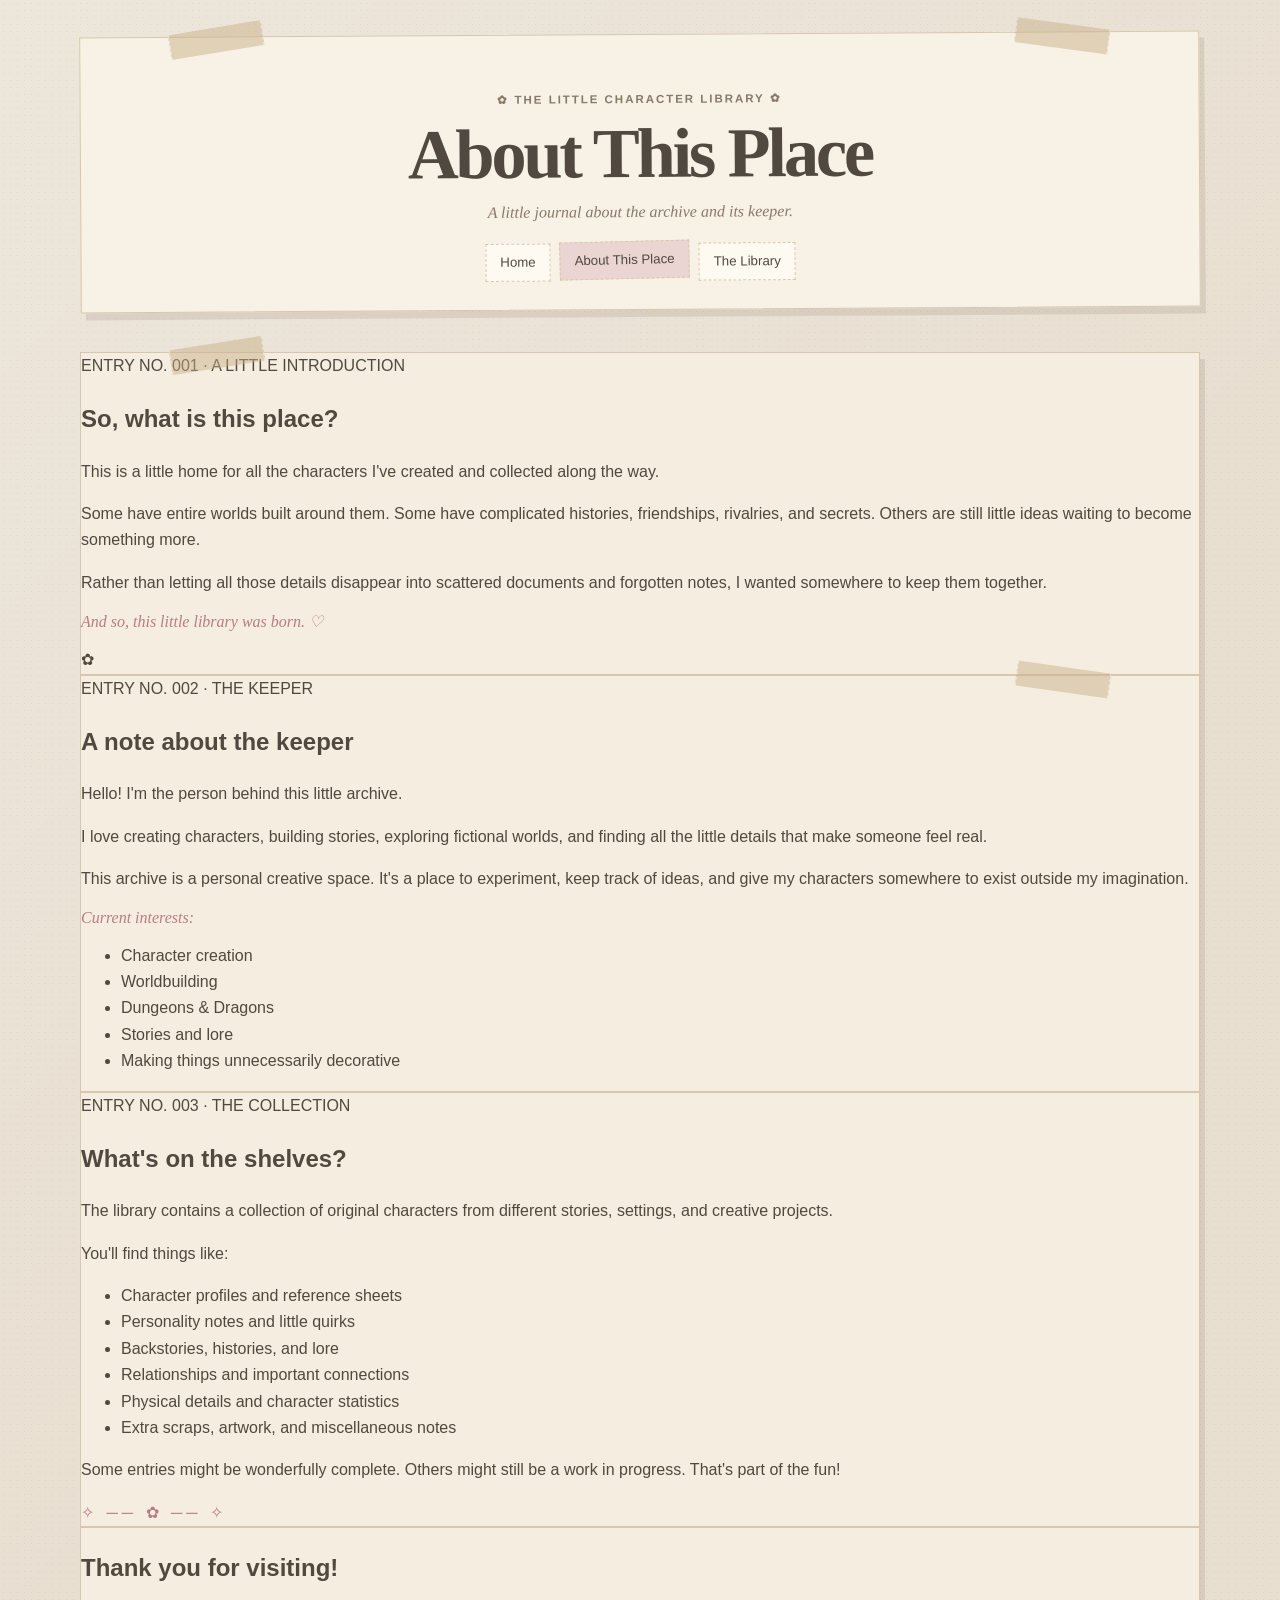
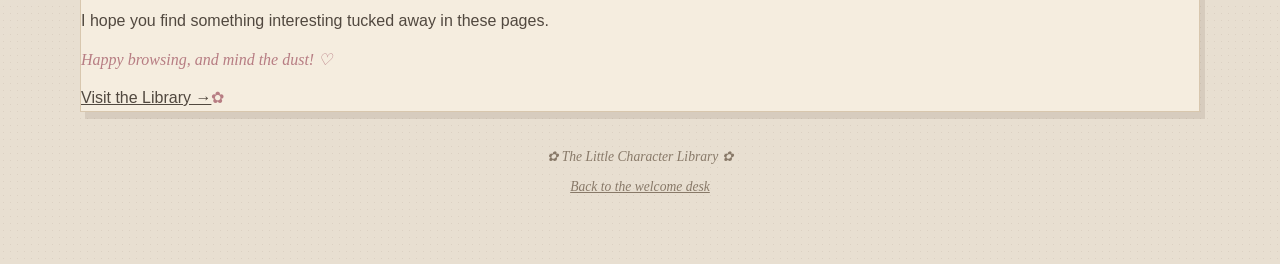
==== about.html @ dd399a99 "Add about.html for character library introduction" ====
<!DOCTYPE html>
<html lang="en">
<head>
  <meta charset="UTF-8">
  <meta name="viewport" content="width=device-width, initial-scale=1.0">
  <title>About This Place | The Little Character Library</title>
  <link rel="stylesheet" href="style.css">
</head>

<body class="about-page">
  <div class="site-wrap">

    <header class="site-header paper-panel">
      <p class="eyebrow">✿ THE LITTLE CHARACTER LIBRARY ✿</p>
      <h1 class="site-title">About This Place</h1>
      <p class="site-subtitle">A little journal about the archive and its keeper.</p>

      <nav class="main-nav" aria-label="Main navigation">
        <a class="nav-link" href="index.html">Home</a>
        <a class="nav-link active" href="about.html">About This Place</a>
        <a class="nav-link" href="library.html">The Library</a>
      </nav>

      <span class="tape tape-top-left" aria-hidden="true"></span>
      <span class="tape tape-top-right" aria-hidden="true"></span>
    </header>

    <main class="journal-layout">

      <section class="journal-page paper-panel">
        <div class="journal-date">ENTRY NO. 001 · A LITTLE INTRODUCTION</div>

        <h2>So, what is this place?</h2>

        <p>
          This is a little home for all the characters I've created and
          collected along the way.
        </p>

        <p>
          Some have entire worlds built around them. Some have complicated
          histories, friendships, rivalries, and secrets. Others are still
          little ideas waiting to become something more.
        </p>

        <p>
          Rather than letting all those details disappear into scattered
          documents and forgotten notes, I wanted somewhere to keep them
          together.
        </p>

        <p class="handwritten">And so, this little library was born. ♡</p>

        <span class="tape tape-top-left" aria-hidden="true"></span>
        <span class="margin-doodle" aria-hidden="true">✿</span>
      </section>

      <section class="journal-page paper-panel">
        <div class="journal-date">ENTRY NO. 002 · THE KEEPER</div>

        <h2>A note about the keeper</h2>

        <p>
          Hello! I'm the person behind this little archive.
        </p>

        <p>
          I love creating characters, building stories, exploring fictional
          worlds, and finding all the little details that make someone feel
          real.
        </p>

        <p>
          This archive is a personal creative space. It's a place to
          experiment, keep track of ideas, and give my characters somewhere
          to exist outside my imagination.
        </p>

        <div class="sticky-note">
          <p class="handwritten">Current interests:</p>
          <ul>
            <li>Character creation</li>
            <li>Worldbuilding</li>
            <li>Dungeons & Dragons</li>
            <li>Stories and lore</li>
            <li>Making things unnecessarily decorative</li>
          </ul>
        </div>

        <span class="tape tape-top-right" aria-hidden="true"></span>
      </section>

      <section class="journal-page paper-panel">
        <div class="journal-date">ENTRY NO. 003 · THE COLLECTION</div>

        <h2>What's on the shelves?</h2>

        <p>
          The library contains a collection of original characters from
          different stories, settings, and creative projects.
        </p>

        <p>You'll find things like:</p>

        <ul class="decorated-list">
          <li>Character profiles and reference sheets</li>
          <li>Personality notes and little quirks</li>
          <li>Backstories, histories, and lore</li>
          <li>Relationships and important connections</li>
          <li>Physical details and character statistics</li>
          <li>Extra scraps, artwork, and miscellaneous notes</li>
        </ul>

        <p>
          Some entries might be wonderfully complete. Others might still
          be a work in progress. That's part of the fun!
        </p>

        <div class="tiny-flourish" aria-hidden="true">✧ ── ✿ ── ✧</div>
      </section>

      <section class="journal-page closing-note paper-panel">
        <h2>Thank you for visiting!</h2>

        <p>
          I hope you find something interesting tucked away in these pages.
        </p>

        <p class="handwritten">Happy browsing, and mind the dust! ♡</p>

        <a class="scrapbook-button" href="library.html">
          Visit the Library →
        </a>

        <span class="doodle closing-flower" aria-hidden="true">✿</span>
      </section>

    </main>

    <footer class="site-footer">
      <p>✿ The Little Character Library ✿</p>
      <p><a href="index.html">Back to the welcome desk</a></p>
    </footer>

  </div>
</body>
</html>
---- style.css ----
/* ==========================================================
   THE LITTLE CHARACTER LIBRARY
   Shared styles for the homepage and every character page.
   Change the global colours here; individual characters can
   override them with their own --accent variables.
   ========================================================== */

:root {
  --ink: #51483f;
  --muted-ink: #887968;
  --paper: #f5eddf;
  --paper-light: #fffaf1;
  --paper-dark: #e9ddca;
  --edge: #d8c7ae;
  --accent: #b77d83;
  --accent-soft: #ead5d2;
  --sage: #a5ad91;
  --shadow: 5px 7px 0 rgba(91, 71, 53, .12);
  --serif: Georgia, "Times New Roman", serif;
  --sans: "Trebuchet MS", Arial, sans-serif;
  --hand: "Segoe Print", "Bradley Hand", cursive;
}

* { box-sizing: border-box; }

html { scroll-behavior: smooth; }

body {
  margin: 0;
  color: var(--ink);
  background-color: #e8dfd1;
  background-image:
    radial-gradient(rgba(117, 94, 69, .10) .7px, transparent .7px),
    linear-gradient(135deg, rgba(255,255,255,.22), transparent 55%);
  background-size: 7px 7px, auto;
  font-family: var(--sans);
  line-height: 1.65;
}

a { color: inherit; }
button, input { font: inherit; }

.site-wrap {
  width: min(1120px, calc(100% - 32px));
  margin: 34px auto;
}

.paper-panel {
  position: relative;
  background: var(--paper);
  border: 1px solid var(--edge);
  box-shadow: var(--shadow);
}

.site-header {
  padding: 55px 24px 28px;
  text-align: center;
  transform: rotate(-.35deg);
  margin-bottom: 42px;
  background-image: linear-gradient(rgba(255,255,255,.22), rgba(255,255,255,.22));
}

.eyebrow, .section-kicker {
  margin: 0;
  color: var(--muted-ink);
  font-size: .72rem;
  font-weight: bold;
  letter-spacing: .17em;
  text-transform: uppercase;
}

.site-title {
  margin: 8px 0 2px;
  font: 700 clamp(2.1rem, 6vw, 4.4rem)/1.05 var(--serif);
  letter-spacing: -.045em;
}

.site-subtitle {
  margin: 12px auto 22px;
  color: var(--muted-ink);
  font: italic 1rem var(--serif);
}

.main-nav {
  display: flex;
  justify-content: center;
  flex-wrap: wrap;
  gap: 9px;
}

.nav-link {
  padding: 7px 14px;
  border: 1px dashed var(--edge);
  background: var(--paper-light);
  text-decoration: none;
  font-size: .83rem;
  transition: transform .2s, background .2s;
}
.nav-link:hover, .nav-link.active {
  background: var(--accent-soft);
  transform: translateY(-2px) rotate(-1deg);
}

.tape {
  position: absolute;
  width: 94px;
  height: 25px;
  background: rgba(198, 174, 133, .48);
  border-left: 1px dashed rgba(255,255,255,.55);
  border-right: 1px dashed rgba(255,255,255,.55);
}
.tape-top-left { top: -10px; left: 8%; transform: rotate(-9deg); }
.tape-top-right { top: -9px; right: 8%; transform: rotate(8deg); }
.doodle { position: absolute; color: var(--accent); pointer-events: none; }
.doodle-flower { right: 8%; bottom: 18%; font-size: 2rem; transform: rotate(13deg); }

.welcome-note {
  max-width: 760px;
  margin: 0 auto 70px;
  padding: 28px clamp(20px, 5vw, 48px);
  transform: rotate(.45deg);
}
.welcome-note h2, .section-heading h2, .little-note p:not(.eyebrow) {
  font-family: var(--serif);
}
.welcome-note h2 { margin: 5px 0 10px; font-size: clamp(1.5rem, 4vw, 2.2rem); }
.welcome-note p { max-width: 650px; }
.handwritten { color: var(--accent); font: italic 1rem var(--hand); }
.paperclip { position: absolute; right: 25px; top: -16px; font-size: 3rem; color: #9a9a91; transform: rotate(18deg); }

.collection-section { margin: 0 auto 60px; }
.section-heading {
  display: flex;
  align-items: center;
  justify-content: space-between;
  margin-bottom: 18px;
}
.section-heading h2 { margin: 2px 0 0; font-size: clamp(1.8rem, 4vw, 2.6rem); }
.shelf-stamp {
  display: grid;
  place-content: center;
  width: 65px;
  height: 65px;
  border: 2px dashed var(--accent);
  border-radius: 50%;
  color: var(--accent);
  text-align: center;
  font: bold .65rem/1.3 var(--serif);
  transform: rotate(12deg);
}

.collection-tools { padding: 18px; margin-bottom: 28px; }
.search-label { display: block; margin-bottom: 6px; font: bold .8rem var(--serif); }
#character-search {
  width: 100%;
  padding: 11px 13px;
  color: var(--ink);
  background: var(--paper-light);
  border: 1px solid var(--edge);
  outline-color: var(--accent);
}
.filter-row { display: flex; flex-wrap: wrap; gap: 8px; margin-top: 13px; }
.filter-button {
  padding: 6px 11px;
  border: 1px solid var(--edge);
  background: #fffaf1;
  color: var(--ink);
  cursor: pointer;
  font-size: .78rem;
}
.filter-button:hover, .filter-button.active {
  background: var(--accent-soft);
  border-color: var(--accent);
}

.book-grid {
  display: grid;
  grid-template-columns: repeat(auto-fit, minmax(215px, 1fr));
  gap: 28px 23px;
}
.book-card {
  position: relative;
  display: block;
  padding: 13px 13px 17px;
  background: var(--paper-light);
  border: 1px solid var(--edge);
  box-shadow: 4px 5px 0 rgba(91, 71, 53, .13);
  text-decoration: none;
  transform: rotate(var(--tilt, -1deg));
  transition: transform .2s, box-shadow .2s;
}
.book-card:nth-child(even) { --tilt: 1.1deg; }
.book-card:nth-child(3n) { --tilt: -.4deg; }
.book-card:hover {
  transform: translateY(-6px) rotate(0);
  box-shadow: 7px 10px 0 rgba(91, 71, 53, .14);
}
.book-cover {
  position: relative;
  display: grid;
  place-items: center;
  min-height: 205px;
  overflow: hidden;
  background: var(--card-paper, #ead8d1);
  border: 1px solid rgba(81,72,63,.14);
}
.book-cover img { width: 100%; height: 205px; object-fit: cover; display: block; }
.book-cover-placeholder {
  padding: 18px;
  color: rgba(81,72,63,.65);
  text-align: center;
  font: italic 1.05rem var(--serif);
}
.book-ribbon {
  position: absolute;
  top: 12px;
  left: -7px;
  padding: 4px 12px;
  color: #fffaf1;
  background: var(--card-accent, #ad777d);
  font-size: .65rem;
  letter-spacing: .08em;
  text-transform: uppercase;
  box-shadow: 2px 2px 0 rgba(0,0,0,.1);
}
.book-card h3 { margin: 13px 0 2px; font: bold 1.35rem var(--serif); }
.book-card .book-subtitle { margin: 0; color: var(--muted-ink); font: italic .85rem var(--serif); }
.book-meta { display: flex; justify-content: space-between; gap: 8px; margin-top: 12px; color: var(--muted-ink); font-size: .68rem; text-transform: uppercase; letter-spacing: .07em; }
.book-card::after {
  content: "✿";
  position: absolute;
  right: 13px;
  bottom: 9px;
  color: var(--card-accent, var(--accent));
  font-size: 1rem;
}
.empty-message { padding: 30px; text-align: center; background: var(--paper); border: 1px dashed var(--edge); }

.little-note {
  max-width: 650px;
  margin: 0 auto 55px;
  padding: 22px;
  text-align: center;
  transform: rotate(-.5deg);
}
.little-note p:not(.eyebrow) { font-size: 1.1rem; }
.tiny-flourish { color: var(--accent); letter-spacing: .25em; }
.site-footer { padding: 22px 10px; color: var(--muted-ink); text-align: center; font: italic .85rem var(--serif); }

/* ---------------- CHARACTER PAGE ---------------- */

.character-page {
  --character-paper: var(--paper);
  --character-light: var(--paper-light);
  --character-accent: var(--accent);
  --character-accent-soft: var(--accent-soft);
  --character-ink: var(--ink);
  --character-muted: var(--muted-ink);
}
.character-shell { width: min(1050px, calc(100% - 30px)); margin: 30px auto; }
.character-topbar { display: flex; justify-content: space-between; align-items: center; gap: 12px; margin-bottom: 18px; }
.back-link { color: var(--character-muted); text-decoration: none; font-size: .83rem; }
.back-link:hover { color: var(--character-accent); }
.character-number { color: var(--character-muted); font-size: .7rem; letter-spacing: .14em; text-transform: uppercase; }
.character-cover {
  position: relative;
  display: grid;
  grid-template-columns: minmax(190px, .8fr) 1.2fr;
  gap: 28px;
  padding: clamp(20px, 4vw, 42px);
  background: var(--character-paper);
  border: 1px solid var(--edge);
  box-shadow: var(--shadow);
  transform: rotate(-.25deg);
}
.headshot-frame {
  position: relative;
  align-self: center;
  padding: 10px;
  background: var(--character-light);
  border: 1px solid var(--edge);
  box-shadow: 4px 5px 0 rgba(91,71,53,.12);
  transform: rotate(-2deg);
}
.headshot-frame img { display: block; width: 100%; aspect-ratio: 4/5; object-fit: cover; background: var(--paper-dark); }
.image-placeholder {
  display: grid;
  place-items: center;
  min-height: 220px;
  padding: 15px;
  background: var(--paper-dark);
  color: var(--muted-ink);
  text-align: center;
  font: italic .9rem var(--serif);
}
.cover-copy { align-self: center; }
.cover-copy h1 { margin: 5px 0; font: bold clamp(2.4rem, 6vw, 4.8rem)/1 var(--serif); letter-spacing: -.05em; }
.character-quote { color: var(--character-accent); font: italic 1.1rem var(--serif); }
.cover-intro { max-width: 560px; }
.washi-strip { display: inline-block; padding: 4px 14px; margin: 8px 0; color: var(--character-muted); background: var(--character-accent-soft); font-size: .7rem; letter-spacing: .12em; text-transform: uppercase; transform: rotate(-2deg); }
.identity-grid { display: grid; grid-template-columns: repeat(4, 1fr); gap: 9px; margin-top: 20px; }
.identity-item { padding: 10px; background: var(--character-light); border: 1px dashed var(--edge); }
.identity-item span { display: block; color: var(--character-muted); font-size: .62rem; letter-spacing: .12em; text-transform: uppercase; }
.identity-item strong { font: bold .95rem var(--serif); overflow-wrap: anywhere; }

.scrapbook-section {
  position: relative;
  margin: 38px 0;
  padding: clamp(20px, 4vw, 34px);
  background: var(--character-paper);
  border: 1px solid var(--edge);
  box-shadow: 3px 4px 0 rgba(91,71,53,.10);
}
.scrapbook-section:nth-of-type(even) { transform: rotate(.25deg); }
.scrapbook-section:nth-of-type(odd) { transform: rotate(-.2deg); }
.section-number { color: var(--character-accent); font: italic .85rem var(--serif); letter-spacing: .12em; }
.scrapbook-section h2 { margin: 3px 0 16px; font: bold clamp(1.55rem, 4vw, 2.2rem) var(--serif); }
.section-intro { margin-top: -10px; color: var(--character-muted); font: italic .9rem var(--serif); }
.section-rule { height: 1px; margin: 15px 0 20px; background: var(--edge); }
.personality-tags { display: flex; flex-wrap: wrap; gap: 9px; }
.personality-tag { padding: 5px 12px; background: var(--character-accent-soft); border: 1px dashed var(--character-accent); border-radius: 2px 10px 3px 9px; font: .82rem var(--serif); }
.weakness-tag { background: #e8e0d3; border-color: #b8a895; }

.reference-image { display: block; max-width: 100%; max-height: 650px; margin: 0 auto; object-fit: contain; border: 9px solid var(--character-light); outline: 1px solid var(--edge); background: var(--paper-dark); }
.gallery-grid { display: grid; grid-template-columns: repeat(auto-fit, minmax(150px, 1fr)); gap: 15px; margin-top: 18px; }
.gallery-item { padding: 8px; background: var(--character-light); border: 1px solid var(--edge); box-shadow: 2px 3px 0 rgba(91,71,53,.1); }
.gallery-item img { display: block; width: 100%; aspect-ratio: 1; object-fit: cover; }
.gallery-item p { margin: 7px 0 0; color: var(--character-muted); text-align: center; font: italic .78rem var(--serif); }

details.lore-chapter { margin: 12px 0; padding: 13px 15px; background: var(--character-light); border: 1px dashed var(--edge); }
details.lore-chapter summary { cursor: pointer; color: var(--character-accent); font: bold 1rem var(--serif); }
details.lore-chapter p { margin-bottom: 0; }

.relationship-grid { display: grid; grid-template-columns: repeat(auto-fit, minmax(220px, 1fr)); gap: 15px; }
.relationship-card { display: grid; grid-template-columns: 82px 1fr; gap: 12px; padding: 12px; background: var(--character-light); border: 1px solid var(--edge); }
.relationship-card img, .relationship-placeholder { width: 82px; height: 92px; object-fit: cover; background: var(--paper-dark); }
.relationship-placeholder { display: grid; place-items: center; color: var(--character-muted); font-size: 1.6rem; }
.relationship-card h3 { margin: 0; font: bold 1rem var(--serif); }
.relationship-type { margin: 1px 0 5px; color: var(--character-accent); font-size: .67rem; letter-spacing: .1em; text-transform: uppercase; }
.relationship-card p:last-child { margin: 0; font-size: .82rem; }

.stat-group { margin: 20px 0; }
.stat-group h3 { margin: 0 0 12px; font: bold 1.2rem var(--serif); }
.stat-row { display: grid; grid-template-columns: 120px 1fr 42px; align-items: center; gap: 12px; margin: 10px 0; font-size: .82rem; }
.stat-track { height: 10px; overflow: hidden; background: var(--paper-dark); border: 1px solid var(--edge); }
.stat-fill { height: 100%; width: var(--stat-value); background: var(--character-accent); }
.stat-value { color: var(--character-muted); text-align: right; font-size: .75rem; font-variant-numeric: tabular-nums; }
.credits-list { padding-left: 20px; }
.character-footer { padding: 25px 10px 40px; color: var(--character-muted); text-align: center; font: italic .85rem var(--serif); }
.character-footer .flourish { color: var(--character-accent); font-size: 1.3rem; letter-spacing: .25em; }

@media (max-width: 680px) {
  .site-wrap { width: min(100% - 20px, 1120px); margin: 15px auto; }
  .site-header { padding-top: 43px; }
  .character-cover { grid-template-columns: 1fr; }
  .headshot-frame { width: min(260px, 85%); margin: 0 auto; }
  .identity-grid { grid-template-columns: repeat(2, 1fr); }
  .character-topbar { align-items: flex-start; }
  .stat-row { grid-template-columns: 95px 1fr 35px; gap: 7px; }
}
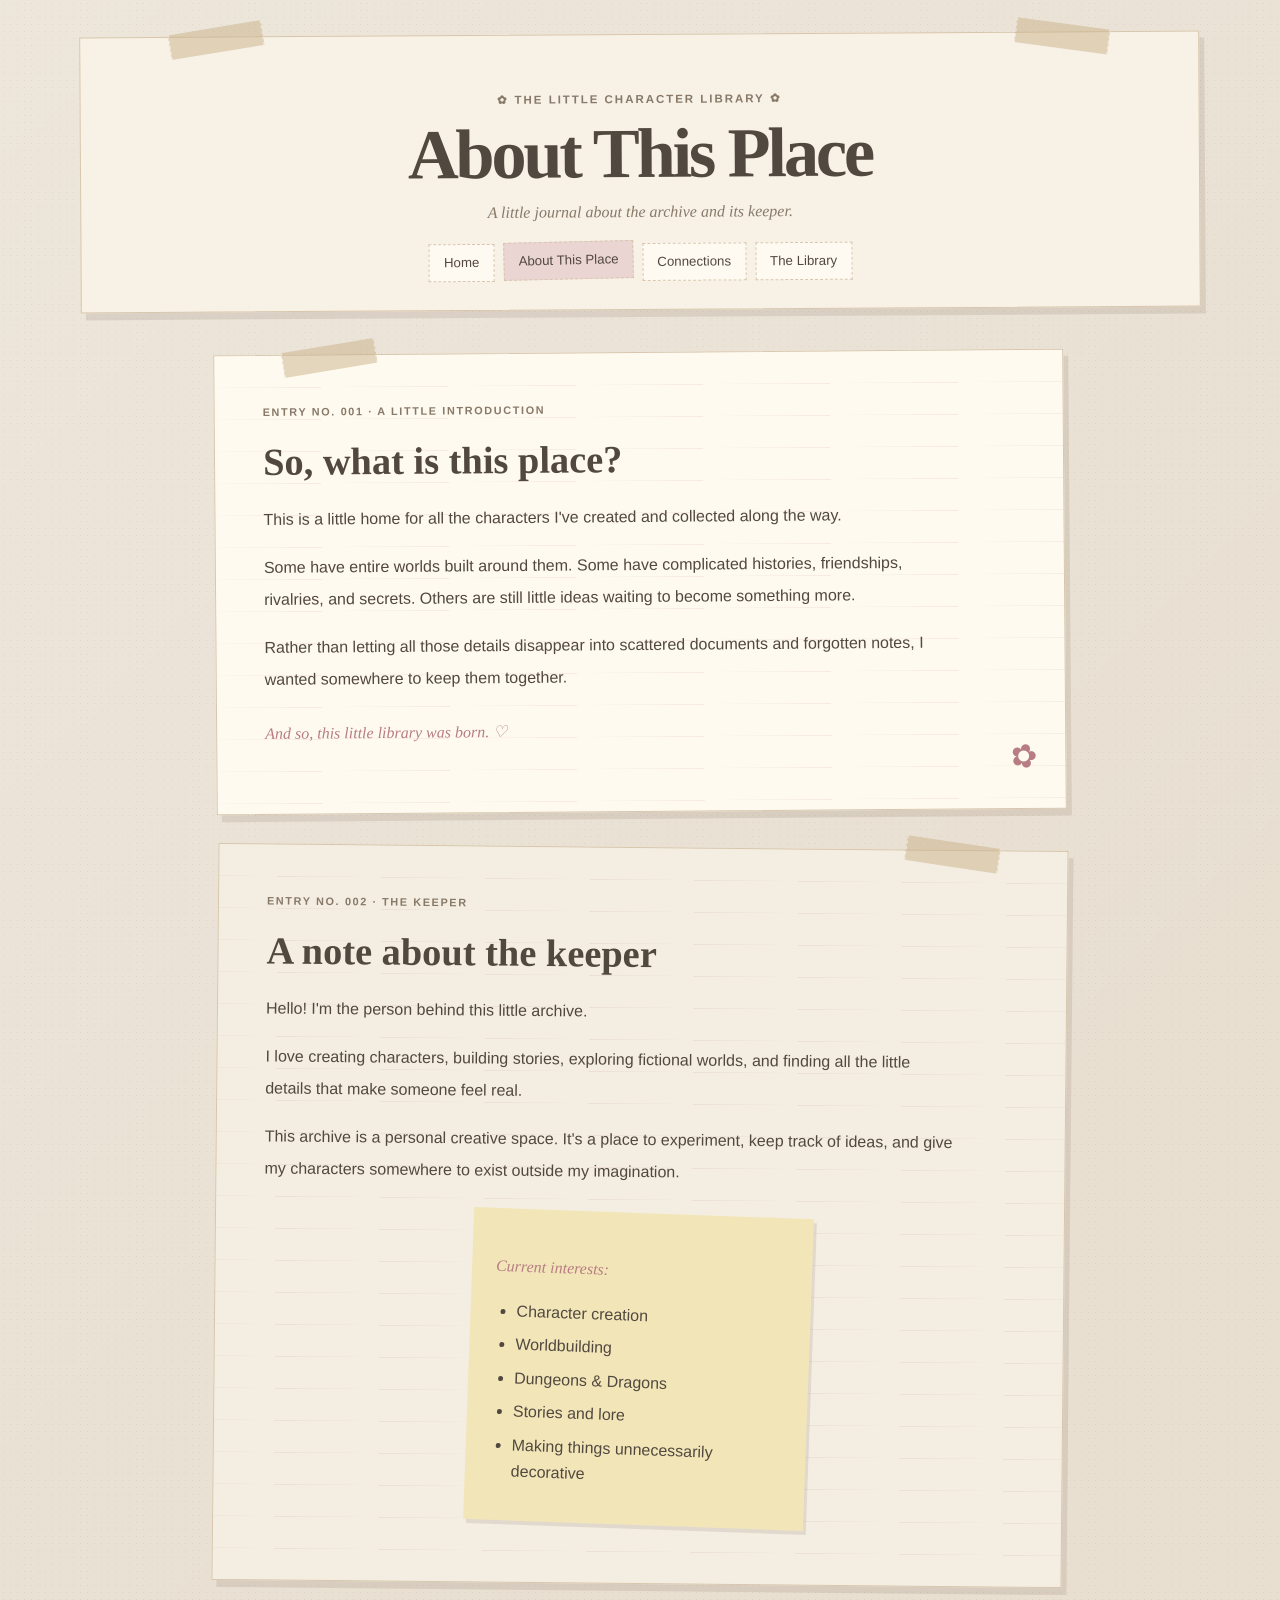
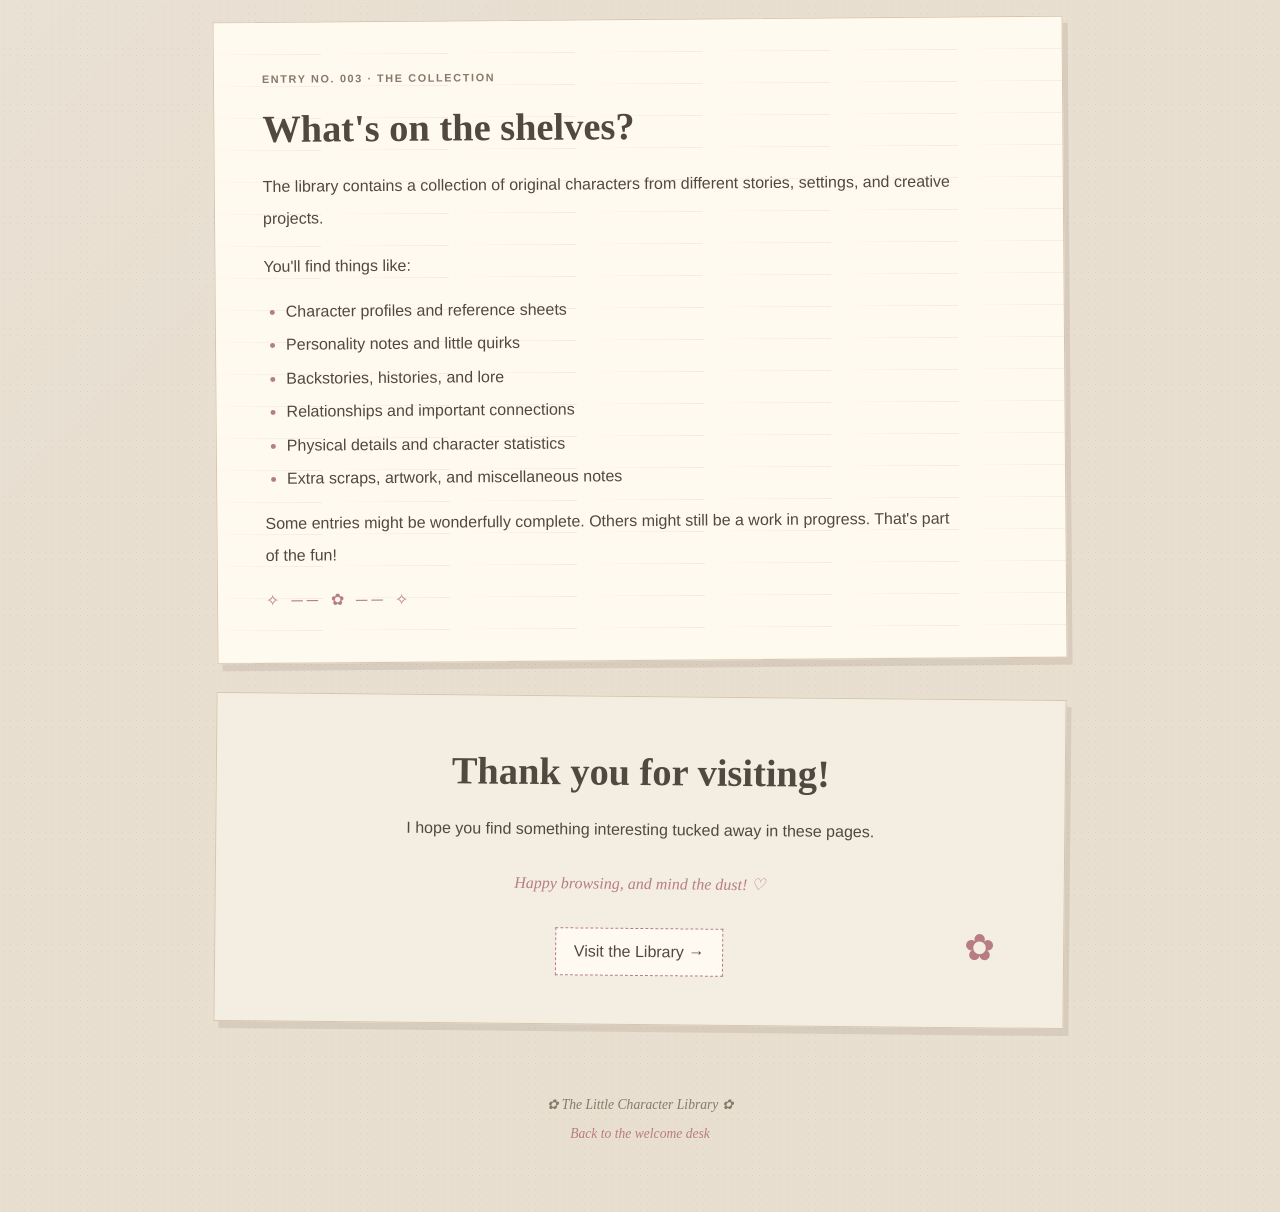
==== commit 981a07ea: "Add 'Connections' link to navigation menu" ====
--- a/about.html
+++ b/about.html
@@ -19,6 +19,7 @@
       <nav class="main-nav" aria-label="Main navigation">
         <a class="nav-link" href="index.html">Home</a>
         <a class="nav-link active" href="about.html">About This Place</a>
+        <a class="nav-link" href="connections.html">Connections</a>
         <a class="nav-link" href="library.html">The Library</a>
       </nav>
 
--- a/style.css
+++ b/style.css
@@ -358,3 +358,492 @@
   .character-topbar { align-items: flex-start; }
   .stat-row { grid-template-columns: 95px 1fr 35px; gap: 7px; }
 }
+
+
+/* ==========================================================
+   NEW SCRAPBOOK PAGES
+   Homepage, About This Place, and The Library
+   ========================================================== */
+
+/* HOME PAGE */
+
+.home-page .welcome-note {
+  margin-bottom: 45px;
+}
+
+.home-links {
+  display: grid;
+  grid-template-columns: repeat(2, minmax(0, 1fr));
+  gap: 28px;
+  margin: 35px 0 55px;
+}
+
+.home-link-card {
+  display: block;
+  padding: 30px;
+  text-decoration: none;
+  transition: transform .2s, box-shadow .2s;
+}
+
+.home-link-card:first-child {
+  transform: rotate(-1deg);
+  background: #f5e8df;
+}
+
+.home-link-card:last-child {
+  transform: rotate(1deg);
+  background: #e9eadf;
+}
+
+.home-link-card:hover {
+  transform: translateY(-6px) rotate(0);
+  box-shadow: 8px 10px 0 rgba(91, 71, 53, .15);
+}
+
+.home-link-card h2 {
+  margin: 8px 0;
+  font: bold clamp(1.5rem, 3vw, 2rem) var(--serif);
+}
+
+.home-link-card p:not(.eyebrow) {
+  color: var(--muted-ink);
+}
+
+.home-link-icon {
+  display: block;
+  margin-bottom: 12px;
+  color: var(--accent);
+  font-size: 2.5rem;
+}
+
+.home-link-card .handwritten {
+  display: inline-block;
+  margin-top: 8px;
+}
+
+.little-note {
+  position: relative;
+}
+
+
+/* ABOUT PAGE */
+
+.journal-layout {
+  width: min(850px, 100%);
+  margin: 0 auto;
+}
+
+.journal-page {
+  margin: 35px 0;
+  padding: clamp(24px, 5vw, 48px);
+  background-color: #fffaf0;
+  background-image: repeating-linear-gradient(
+    transparent,
+    transparent 31px,
+    rgba(183, 125, 131, .13) 32px
+  );
+}
+
+.journal-page:nth-child(odd) {
+  transform: rotate(-.45deg);
+}
+
+.journal-page:nth-child(even) {
+  transform: rotate(.55deg);
+  background-color: #f4eee2;
+}
+
+.journal-date {
+  margin-bottom: 18px;
+  color: var(--muted-ink);
+  font-size: .68rem;
+  font-weight: bold;
+  letter-spacing: .15em;
+}
+
+.journal-page h2 {
+  margin: 5px 0 20px;
+  font: bold clamp(1.7rem, 4vw, 2.4rem) var(--serif);
+}
+
+.journal-page p {
+  max-width: 690px;
+  line-height: 2;
+}
+
+.journal-page .handwritten {
+  margin-top: 22px;
+}
+
+.margin-doodle {
+  position: absolute;
+  right: 28px;
+  bottom: 25px;
+  color: var(--accent);
+  font-size: 2rem;
+  transform: rotate(15deg);
+}
+
+.sticky-note {
+  max-width: 340px;
+  margin: 25px auto 10px;
+  padding: 20px 24px;
+  background: #f2e6b9;
+  box-shadow: 3px 4px 0 rgba(91, 71, 53, .12);
+  transform: rotate(1.5deg);
+}
+
+.sticky-note ul,
+.decorated-list {
+  padding-left: 22px;
+}
+
+.sticky-note li,
+.decorated-list li {
+  margin: 7px 0;
+}
+
+.decorated-list li::marker {
+  color: var(--accent);
+}
+
+.closing-note {
+  text-align: center;
+  background: #f4e5e2;
+}
+
+.closing-note p {
+  margin-left: auto;
+  margin-right: auto;
+}
+
+.closing-flower {
+  right: 8%;
+  bottom: 15%;
+  font-size: 2.3rem;
+}
+
+
+/* LIBRARY PAGE */
+
+.library-intro {
+  max-width: 760px;
+  margin: 0 auto 35px;
+  padding: 28px clamp(20px, 5vw, 42px);
+  text-align: center;
+  transform: rotate(.35deg);
+}
+
+.library-intro h2 {
+  margin: 8px 0;
+  font: bold clamp(1.7rem, 4vw, 2.4rem) var(--serif);
+}
+
+.library-intro p {
+  max-width: 620px;
+  margin-left: auto;
+  margin-right: auto;
+}
+
+.library-controls {
+  padding: 22px;
+  margin-bottom: 40px;
+  transform: rotate(-.2deg);
+}
+
+.library-controls label {
+  display: block;
+  margin-bottom: 8px;
+  font: bold 1rem var(--serif);
+}
+
+.library-controls input {
+  width: 100%;
+  padding: 13px 15px;
+  color: var(--ink);
+  background: var(--paper-light);
+  border: 1px solid var(--edge);
+  outline-color: var(--accent);
+}
+
+.filter-heading {
+  margin: 20px 0 9px;
+  font: bold .9rem var(--serif);
+}
+
+.filter-buttons {
+  display: flex;
+  flex-wrap: wrap;
+  gap: 9px;
+}
+
+.filter-buttons .filter-button {
+  padding: 8px 13px;
+  border: 1px dashed var(--edge);
+  border-radius: 2px 8px 3px 8px;
+  background: var(--paper-light);
+  color: var(--ink);
+  cursor: pointer;
+  transition: background .2s, transform .2s;
+}
+
+.filter-buttons .filter-button:hover,
+.filter-buttons .filter-button.active {
+  background: var(--accent-soft);
+  border-color: var(--accent);
+  transform: rotate(-1deg) translateY(-2px);
+}
+
+.shelf-heading {
+  display: flex;
+  align-items: baseline;
+  justify-content: space-between;
+  flex-wrap: wrap;
+  gap: 10px;
+  margin-bottom: 22px;
+}
+
+.shelf-heading h2 {
+  margin: 0;
+  font: bold clamp(1.7rem, 4vw, 2.4rem) var(--serif);
+}
+
+.character-grid {
+  display: grid;
+  grid-template-columns: repeat(auto-fit, minmax(215px, 1fr));
+  gap: 28px 23px;
+  margin-bottom: 45px;
+}
+
+.empty-library {
+  padding: 40px 25px;
+  margin: 30px auto 55px;
+  max-width: 650px;
+  text-align: center;
+  background: var(--paper);
+  border: 1px dashed var(--edge);
+}
+
+.empty-library[hidden] {
+  display: none !important;
+}
+
+.empty-library h3 {
+  font: bold 1.5rem var(--serif);
+}
+
+.empty-icon {
+  display: block;
+  margin-bottom: 12px;
+  font-size: 2.8rem;
+}
+
+.scrapbook-button {
+  display: inline-block;
+  padding: 10px 18px;
+  margin-top: 12px;
+  color: var(--ink);
+  background: var(--paper-light);
+  border: 1px dashed var(--accent);
+  text-decoration: none;
+  transition: transform .2s, background .2s;
+}
+
+.scrapbook-button:hover {
+  background: var(--accent-soft);
+  transform: translateY(-3px) rotate(-1deg);
+}
+
+.site-footer a {
+  color: var(--accent);
+  text-decoration: none;
+}
+
+.site-footer a:hover {
+  text-decoration: underline;
+}
+
+
+/* RESPONSIVE LAYOUT */
+
+@media (max-width: 680px) {
+  .home-links {
+    grid-template-columns: 1fr;
+    gap: 22px;
+  }
+
+  .home-link-card:first-child,
+  .home-link-card:last-child {
+    transform: none;
+  }
+
+  .journal-page {
+    margin: 25px 0;
+  }
+
+  .shelf-heading {
+    align-items: flex-start;
+    flex-direction: column;
+  }
+
+  .library-controls {
+    padding: 17px;
+  }
+
+  .filter-buttons {
+    gap: 7px;
+  }
+}
+
+/* ==========================================================
+   CONNECTIONS ARCHIVE
+   ========================================================== */
+
+.connection-directory-grid {
+  display: grid;
+  grid-template-columns: repeat(auto-fit, minmax(230px, 1fr));
+  gap: 25px;
+  margin: 25px 0 50px;
+}
+
+.connection-directory-card {
+  display: flex;
+  flex-direction: column;
+  padding: 25px;
+  min-height: 240px;
+  color: var(--ink);
+  text-decoration: none;
+  background: #f4e8df;
+  border: 1px solid var(--edge);
+  box-shadow: 4px 5px 0 rgba(91, 71, 53, .10);
+  transition: transform .2s, box-shadow .2s;
+}
+
+.connection-directory-card:nth-child(even) {
+  background: #e9eadf;
+  transform: rotate(1deg);
+}
+
+.connection-directory-card:nth-child(odd) {
+  transform: rotate(-1deg);
+}
+
+.connection-directory-card:hover {
+  transform: translateY(-6px) rotate(0);
+  box-shadow: 7px 9px 0 rgba(91, 71, 53, .13);
+}
+
+.connection-directory-card h3 {
+  margin: 8px 0;
+  font: bold 1.5rem var(--serif);
+}
+
+.connection-directory-card p {
+  line-height: 1.6;
+}
+
+.directory-icon {
+  color: var(--accent);
+  font-size: 2.5rem;
+}
+
+.directory-member-count {
+  margin-top: auto;
+  color: var(--muted-ink);
+  font-size: .8rem;
+}
+
+.connection-directory-card .handwritten {
+  margin-top: 14px;
+}
+
+.group-intro {
+  max-width: 760px;
+  margin: 25px auto 45px;
+  padding: 35px;
+  text-align: center;
+  background: #f4e8df;
+  transform: rotate(-.3deg);
+}
+
+.group-intro h2 {
+  font: bold clamp(1.8rem, 4vw, 2.6rem) var(--serif);
+}
+
+.group-members-section {
+  margin: 40px 0;
+}
+
+.group-members-section > h2,
+.group-relationships > h2 {
+  font: bold 1.8rem var(--serif);
+}
+
+.group-member-grid {
+  display: grid;
+  grid-template-columns: repeat(auto-fit, minmax(180px, 1fr));
+  gap: 25px;
+}
+
+.group-member-card {
+  display: block;
+  padding: 15px;
+  color: var(--ink);
+  text-decoration: none;
+  text-align: center;
+  background: #fffaf0;
+  transition: transform .2s;
+}
+
+.group-member-card:hover {
+  transform: translateY(-5px) rotate(-1deg);
+}
+
+.group-member-card img,
+.group-member-placeholder {
+  width: 100%;
+  aspect-ratio: 3 / 4;
+  object-fit: cover;
+  background: #ead8d1;
+}
+
+.group-member-placeholder {
+  display: grid;
+  place-items: center;
+  color: var(--accent);
+  font-size: 3rem;
+}
+
+.group-member-card h3 {
+  margin: 12px 0 5px;
+  font: bold 1.2rem var(--serif);
+}
+
+.group-member-card p {
+  margin: 0;
+  color: var(--muted-ink);
+  font-size: .85rem;
+}
+
+.group-relationships {
+  margin: 45px 0;
+  padding: 28px;
+  background: #f4eee2;
+}
+
+.group-relationship-entry {
+  padding: 12px;
+  margin: 10px 0;
+  background: rgba(255, 255, 255, .5);
+  border-bottom: 1px dashed var(--edge);
+}
+
+@media (max-width: 600px) {
+  .group-intro {
+    padding: 23px;
+  }
+
+  .group-relationships {
+    padding: 20px;
+  }
+}
